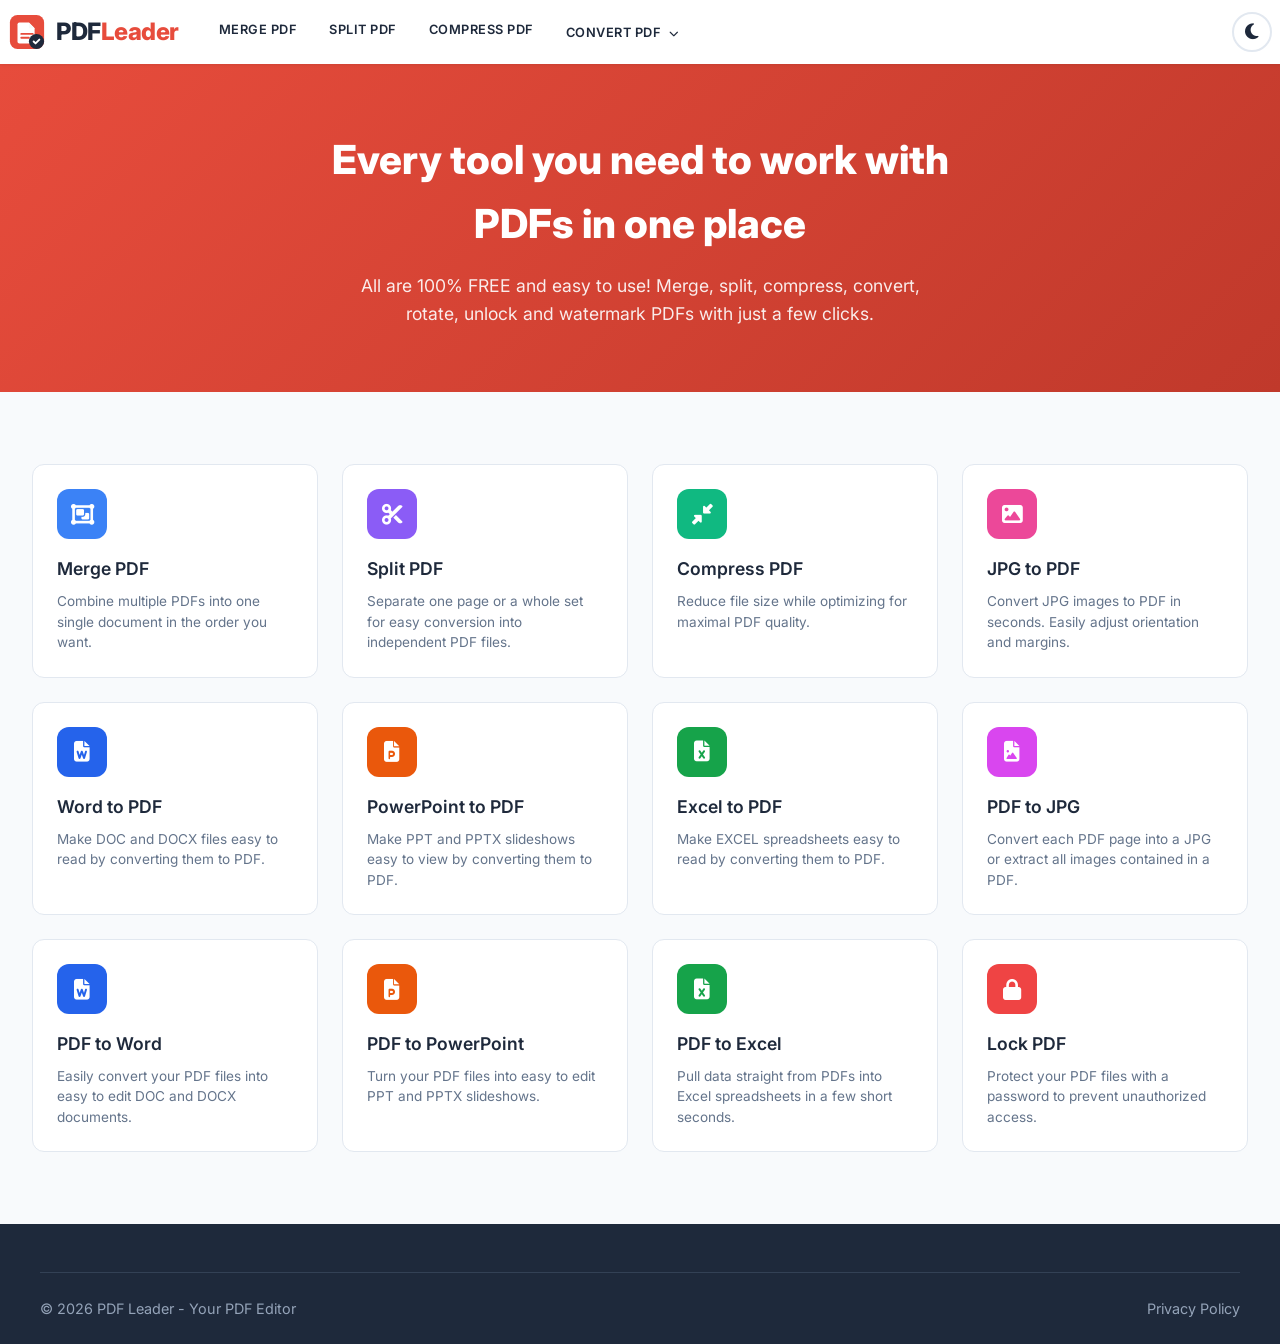
==== index.html @ c14b957b "Add files via upload" ====
<!DOCTYPE html>
<html lang="en">
<head>
    <meta charset="UTF-8">
    <meta name="viewport" content="width=device-width, initial-scale=1.0">
    <title>PDF Leader - Free Online PDF Tools | Merge, Split, Convert PDF</title>
    <meta name="description" content="PDF Leader offers free online PDF tools to merge, split, compress, convert, protect and edit PDF files. Fast, secure and easy to use.">
    <meta name="google-adsense-account" content="ca-pub-7009364142279880">
    <link rel="stylesheet" href="css/style.css">
    <link href="https://fonts.googleapis.com/css2?family=Inter:wght@300;400;500;600;700;800&display=swap" rel="stylesheet">
    <link rel="stylesheet" href="https://cdnjs.cloudflare.com/ajax/libs/font-awesome/6.5.1/css/all.min.css">
    <script async src="https://pagead2.googlesyndication.com/pagead/js/adsbygoogle.js?client=ca-pub-7009364142279880" crossorigin="anonymous"></script>
</head>
<body>
    <nav class="navbar">
        <div class="nav-container">
            <a href="index.html" class="logo">
                <div class="logo-icon">
                    <svg width="38" height="38" viewBox="0 0 40 40" fill="none" xmlns="http://www.w3.org/2000/svg">
                        <rect x="2" y="2" width="36" height="36" rx="8" fill="#e74c3c"/>
                        <path d="M12 10h10l6 6v14a2 2 0 01-2 2H12a2 2 0 01-2-2V12a2 2 0 012-2z" fill="#fff"/>
                        <path d="M22 10v6h6" fill="#f8f9fa"/>
                        <path d="M14 22h12M14 26h8" stroke="#e74c3c" stroke-width="2" stroke-linecap="round"/>
                        <circle cx="30" cy="30" r="8" fill="#1e293b"/>
                        <path d="M27 30l2 2 4-4" stroke="#fff" stroke-width="2" stroke-linecap="round" stroke-linejoin="round"/>
                    </svg>
                </div>
                <span class="logo-text">PDF<span class="logo-highlight">Leader</span></span>
            </a>
            <div class="nav-links">
                <a href="tool.html?t=merge" class="nav-link">MERGE PDF</a>
                <a href="tool.html?t=split" class="nav-link">SPLIT PDF</a>
                <a href="tool.html?t=compress" class="nav-link">COMPRESS PDF</a>
                <div class="dropdown">
                    <a href="#" class="nav-link dropdown-toggle">CONVERT PDF <i class="fas fa-chevron-down"></i></a>
                    <div class="dropdown-menu convert-dropdown">
                        <div class="dropdown-col">
                            <h4>CONVERT TO PDF</h4>
                            <ul>
                                <li><a href="tool.html?t=jpg-to-pdf"><span class="tool-icon-sm" style="background:#ec4899;"><i class="fas fa-image"></i></span> JPG to PDF</a></li>
                                <li><a href="tool.html?t=word-to-pdf"><span class="tool-icon-sm" style="background:#2563eb;"><i class="fas fa-file-word"></i></span> WORD to PDF</a></li>
                                <li><a href="tool.html?t=ppt-to-pdf"><span class="tool-icon-sm" style="background:#ea580c;"><i class="fas fa-file-powerpoint"></i></span> POWERPOINT to PDF</a></li>
                                <li><a href="tool.html?t=excel-to-pdf"><span class="tool-icon-sm" style="background:#16a34a;"><i class="fas fa-file-excel"></i></span> EXCEL to PDF</a></li>
                            </ul>
                        </div>
                        <div class="dropdown-col">
                            <h4>CONVERT FROM PDF</h4>
                            <ul>
                                <li><a href="tool.html?t=pdf-to-jpg"><span class="tool-icon-sm" style="background:#d946ef;"><i class="fas fa-file-image"></i></span> PDF to JPG</a></li>
                                <li><a href="tool.html?t=pdf-to-word"><span class="tool-icon-sm" style="background:#2563eb;"><i class="fas fa-file-word"></i></span> PDF to WORD</a></li>
                                <li><a href="tool.html?t=pdf-to-ppt"><span class="tool-icon-sm" style="background:#ea580c;"><i class="fas fa-file-powerpoint"></i></span> PDF to POWERPOINT</a></li>
                                <li><a href="tool.html?t=pdf-to-excel"><span class="tool-icon-sm" style="background:#16a34a;"><i class="fas fa-file-excel"></i></span> PDF to EXCEL</a></li>
                            </ul>
                        </div>
                    </div>
                </div>
            </div>
            <div class="nav-actions">
                <button class="theme-toggle" id="themeToggle" title="Toggle dark mode">
                    <i class="fas fa-moon"></i>
                </button>
            </div>
            <button class="mobile-menu-btn"><i class="fas fa-bars"></i></button>
        </div>
    </nav>

    <main>
        <section class="hero">
            <div class="hero-content">
                <h1>Every tool you need to work with PDFs in one place</h1>
                <p>All are 100% FREE and easy to use! Merge, split, compress, convert, rotate, unlock and watermark PDFs with just a few clicks.</p>
            </div>
        </section>

        <div class="ad-container">
            <ins class="adsbygoogle"
                 style="display:block"
                 data-ad-client="ca-pub-7009364142279880"
                 data-ad-slot="5563798346"
                 data-ad-format="auto"
                 data-full-width-responsive="true"></ins>
            <script>(adsbygoogle = window.adsbygoogle || []).push({});</script>
        </div>

        <section class="tools-section">
            <div class="tools-container">
                <div class="tools-grid" id="toolsGrid">
                    <a href="tool.html?t=merge" class="tool-card">
                        <div class="tool-icon" style="background: #3b82f6;">
                            <i class="fas fa-object-group"></i>
                        </div>
                        <h3>Merge PDF</h3>
                        <p>Combine multiple PDFs into one single document in the order you want.</p>
                    </a>
                    <a href="tool.html?t=split" class="tool-card">
                        <div class="tool-icon" style="background: #8b5cf6;">
                            <i class="fas fa-cut"></i>
                        </div>
                        <h3>Split PDF</h3>
                        <p>Separate one page or a whole set for easy conversion into independent PDF files.</p>
                    </a>
                    <a href="tool.html?t=compress" class="tool-card">
                        <div class="tool-icon" style="background: #10b981;">
                            <i class="fas fa-compress-alt"></i>
                        </div>
                        <h3>Compress PDF</h3>
                        <p>Reduce file size while optimizing for maximal PDF quality.</p>
                    </a>
                    <a href="tool.html?t=jpg-to-pdf" class="tool-card">
                        <div class="tool-icon" style="background: #ec4899;">
                            <i class="fas fa-image"></i>
                        </div>
                        <h3>JPG to PDF</h3>
                        <p>Convert JPG images to PDF in seconds. Easily adjust orientation and margins.</p>
                    </a>
                    <a href="tool.html?t=word-to-pdf" class="tool-card">
                        <div class="tool-icon" style="background: #2563eb;">
                            <i class="fas fa-file-word"></i>
                        </div>
                        <h3>Word to PDF</h3>
                        <p>Make DOC and DOCX files easy to read by converting them to PDF.</p>
                    </a>
                    <a href="tool.html?t=ppt-to-pdf" class="tool-card">
                        <div class="tool-icon" style="background: #ea580c;">
                            <i class="fas fa-file-powerpoint"></i>
                        </div>
                        <h3>PowerPoint to PDF</h3>
                        <p>Make PPT and PPTX slideshows easy to view by converting them to PDF.</p>
                    </a>
                    <a href="tool.html?t=excel-to-pdf" class="tool-card">
                        <div class="tool-icon" style="background: #16a34a;">
                            <i class="fas fa-file-excel"></i>
                        </div>
                        <h3>Excel to PDF</h3>
                        <p>Make EXCEL spreadsheets easy to read by converting them to PDF.</p>
                    </a>
                    <a href="tool.html?t=pdf-to-jpg" class="tool-card">
                        <div class="tool-icon" style="background: #d946ef;">
                            <i class="fas fa-file-image"></i>
                        </div>
                        <h3>PDF to JPG</h3>
                        <p>Convert each PDF page into a JPG or extract all images contained in a PDF.</p>
                    </a>
                    <a href="tool.html?t=pdf-to-word" class="tool-card">
                        <div class="tool-icon" style="background: #2563eb;">
                            <i class="fas fa-file-word"></i>
                        </div>
                        <h3>PDF to Word</h3>
                        <p>Easily convert your PDF files into easy to edit DOC and DOCX documents.</p>
                    </a>
                    <a href="tool.html?t=pdf-to-ppt" class="tool-card">
                        <div class="tool-icon" style="background: #ea580c;">
                            <i class="fas fa-file-powerpoint"></i>
                        </div>
                        <h3>PDF to PowerPoint</h3>
                        <p>Turn your PDF files into easy to edit PPT and PPTX slideshows.</p>
                    </a>
                    <a href="tool.html?t=pdf-to-excel" class="tool-card">
                        <div class="tool-icon" style="background: #16a34a;">
                            <i class="fas fa-file-excel"></i>
                        </div>
                        <h3>PDF to Excel</h3>
                        <p>Pull data straight from PDFs into Excel spreadsheets in a few short seconds.</p>
                    </a>
                    <a href="tool.html?t=protect" class="tool-card">
                        <div class="tool-icon" style="background: #ef4444;">
                            <i class="fas fa-lock"></i>
                        </div>
                        <h3>Lock PDF</h3>
                        <p>Protect your PDF files with a password to prevent unauthorized access.</p>
                    </a>
                </div>
            </div>
        </section>

        <div class="ad-container">
            <ins class="adsbygoogle"
                 style="display:block"
                 data-ad-client="ca-pub-7009364142279880"
                 data-ad-slot="2400393045"
                 data-ad-format="auto"
                 data-full-width-responsive="true"></ins>
            <script>(adsbygoogle = window.adsbygoogle || []).push({});</script>
        </div>
    </main>

    <footer>
        <div class="footer-bottom">
            <p>&copy; 2026 PDF Leader - Your PDF Editor</p>
            <div class="footer-links">
                <a href="privacy.html">Privacy Policy</a>
            </div>
        </div>
    </footer>

    <script src="js/app.js"></script>
</body>
</html>
---- css/style.css ----
* {
    margin: 0;
    padding: 0;
    box-sizing: border-box;
}

:root {
    --primary: #e74c3c;
    --primary-dark: #c0392b;
    --secondary: #3498db;
    --bg: #f8fafc;
    --card-bg: #ffffff;
    --text: #1e293b;
    --text-light: #64748b;
    --border: #e2e8f0;
    --shadow: 0 4px 6px -1px rgba(0, 0, 0, 0.1);
    --shadow-lg: 0 10px 25px -3px rgba(0, 0, 0, 0.1);
    --radius: 12px;
}

body {
    font-family: 'Inter', sans-serif;
    background: var(--bg);
    color: var(--text);
    line-height: 1.6;
}

/* Navbar */
.navbar {
    background: white;
    box-shadow: 0 1px 3px rgba(0, 0, 0, 0.08);
    position: sticky;
    top: 0;
    z-index: 1000;
}

.nav-container {
    max-width: 1400px;
    margin: 0 auto;
    padding: 0 0.5rem;
    display: flex;
    align-items: center;
    height: 64px;
}

.logo {
    display: flex;
    align-items: center;
    gap: 10px;
    text-decoration: none;
    margin-right: 1.5rem;
    flex-shrink: 0;
}

.logo-icon {
    display: flex;
    align-items: center;
    justify-content: center;
}

.logo-text {
    font-size: 1.5rem;
    font-weight: 800;
    color: var(--text);
    letter-spacing: -0.5px;
}

.logo-highlight {
    color: var(--primary);
}

.nav-links {
    display: flex;
    align-items: center;
    gap: 0;
    flex: 1;
}

.nav-link {
    text-decoration: none;
    color: var(--text);
    font-weight: 600;
    font-size: 0.8rem;
    letter-spacing: 0.5px;
    padding: 20px 16px;
    transition: color 0.2s;
    white-space: nowrap;
    border-bottom: 3px solid transparent;
}

.nav-link:hover {
    color: var(--primary);
}

.dropdown {
    position: relative;
}

.dropdown-toggle i {
    font-size: 0.6rem;
    margin-left: 4px;
    transition: transform 0.2s;
}

.dropdown:hover .dropdown-toggle i {
    transform: rotate(180deg);
}

.dropdown-menu {
    display: none;
    position: absolute;
    top: 100%;
    left: 0;
    background: white;
    border-radius: 0 0 12px 12px;
    box-shadow: 0 10px 40px rgba(0, 0, 0, 0.12);
    padding: 1.5rem 2rem;
    z-index: 1001;
    border: 1px solid var(--border);
    border-top: none;
}

.dropdown:hover .dropdown-menu {
    display: block;
}

/* Convert PDF Dropdown */
.convert-dropdown {
    min-width: 420px;
    display: none;
    grid-template-columns: 1fr 1fr;
}

.dropdown:hover .convert-dropdown {
    display: grid;
}

.dropdown-col h4 {
    font-size: 0.7rem;
    color: var(--text-light);
    text-transform: uppercase;
    margin-bottom: 0.75rem;
    letter-spacing: 0.8px;
    font-weight: 600;
}

.dropdown-col ul {
    list-style: none;
    padding: 0;
    margin: 0;
}

.dropdown-col ul li {
    margin-bottom: 0;
}

.dropdown-col ul li a {
    display: flex;
    align-items: center;
    gap: 8px;
    padding: 6px 8px;
    font-size: 0.8rem;
    font-weight: 500;
    color: var(--text);
    text-decoration: none;
    border-radius: 6px;
    transition: all 0.2s;
    white-space: nowrap;
}

.dropdown-col ul li a:hover {
    background: #f1f5f9;
    color: var(--primary);
}

.tool-icon-sm {
    width: 24px;
    height: 24px;
    border-radius: 6px;
    display: inline-flex;
    align-items: center;
    justify-content: center;
    color: white;
    font-size: 0.65rem;
    flex-shrink: 0;
}

.nav-actions {
    display: flex;
    align-items: center;
    gap: 0.5rem;
    margin-left: auto;
    padding-left: 1rem;
}

.nav-icon-btn {
    width: 36px;
    height: 36px;
    border-radius: 50%;
    display: flex;
    align-items: center;
    justify-content: center;
    color: var(--text-light);
    text-decoration: none;
    transition: all 0.2s;
    font-size: 1.2rem;
}

.nav-icon-btn:hover {
    background: #f1f5f9;
    color: var(--text);
}

.mobile-menu-btn {
    display: none;
    background: none;
    border: none;
    font-size: 1.5rem;
    cursor: pointer;
    color: var(--text);
    margin-left: auto;
}

.btn {
    padding: 0.6rem 1.5rem;
    border-radius: 8px;
    font-weight: 600;
    cursor: pointer;
    transition: all 0.3s;
    border: none;
    font-size: 0.9rem;
}

.btn-primary {
    background: var(--primary);
    color: white;
}

.btn-primary:hover {
    background: var(--primary-dark);
}

.btn-outline {
    background: transparent;
    border: 2px solid var(--border);
    color: var(--text);
}

.btn-outline:hover {
    border-color: var(--primary);
    color: var(--primary);
}

/* Hero */
.hero {
    background: linear-gradient(135deg, #e74c3c 0%, #c0392b 100%);
    color: white;
    text-align: center;
    padding: 4rem 2rem;
}

.hero-content h1 {
    font-size: 2.5rem;
    font-weight: 800;
    margin-bottom: 1rem;
    max-width: 700px;
    margin-left: auto;
    margin-right: auto;
}

.hero-content p {
    font-size: 1.1rem;
    opacity: 0.9;
    max-width: 600px;
    margin: 0 auto;
}

/* Tools Section */
.tools-section {
    padding: 3rem 2rem;
    max-width: 1400px;
    margin: 0 auto;
}

.tools-grid {
    display: grid;
    grid-template-columns: repeat(auto-fill, minmax(250px, 1fr));
    gap: 1.5rem;
}

.tool-card {
    background: var(--card-bg);
    border-radius: var(--radius);
    padding: 1.5rem;
    text-decoration: none;
    color: var(--text);
    transition: all 0.3s;
    border: 1px solid var(--border);
}

.tool-card:hover {
    transform: translateY(-5px);
    box-shadow: var(--shadow-lg);
    border-color: transparent;
}

.tool-icon {
    width: 50px;
    height: 50px;
    border-radius: 12px;
    display: flex;
    align-items: center;
    justify-content: center;
    color: white;
    font-size: 1.3rem;
    margin-bottom: 1rem;
}

.tool-card h3 {
    font-size: 1.1rem;
    margin-bottom: 0.5rem;
    font-weight: 600;
}

.tool-card p {
    font-size: 0.85rem;
    color: var(--text-light);
    line-height: 1.5;
}

/* Footer */
footer {
    background: #1e293b;
    color: white;
    padding: 3rem 2rem 1.5rem;
}

.footer-bottom {
    border-top: 1px solid #334155;
    padding-top: 1.5rem;
    display: flex;
    justify-content: space-between;
    align-items: center;
    max-width: 1200px;
    margin: 0 auto;
}

.footer-bottom p {
    color: #94a3b8;
    font-size: 0.9rem;
}

.social-links {
    display: flex;
    gap: 1rem;
}

.social-links a {
    color: #94a3b8;
    font-size: 1.2rem;
    transition: color 0.3s;
}

.social-links a:hover {
    color: white;
}

.footer-links {
    display: flex;
    gap: 1.5rem;
}

.footer-links a {
    color: #94a3b8;
    text-decoration: none;
    font-size: 0.9rem;
    transition: color 0.3s;
}

.footer-links a:hover {
    color: white;
}

.ad-container {
    margin: 1.5rem auto;
    text-align: center;
    max-width: 1200px;
}

/* Responsive */
@media (max-width: 768px) {
    .nav-links {
        display: none;
    }

    .nav-actions {
        display: none;
    }

    .mobile-menu-btn {
        display: block;
    }

    .dropdown-menu {
        display: none !important;
    }

    .hero-content h1 {
        font-size: 1.8rem;
    }

    .tools-grid {
        grid-template-columns: repeat(auto-fill, minmax(200px, 1fr));
        gap: 1rem;
    }

    .footer-bottom {
        flex-direction: column;
        gap: 1rem;
        text-align: center;
    }
}

/* Mobile nav open */
.nav-links.mobile-open {
    display: flex;
    flex-direction: column;
    position: absolute;
    top: 64px;
    left: 0;
    right: 0;
    background: white;
    padding: 1rem 2rem;
    box-shadow: 0 4px 6px -1px rgba(0, 0, 0, 0.1);
    z-index: 999;
}

.nav-actions.mobile-open {
    display: flex;
    position: absolute;
    top: 200px;
    left: 0;
    right: 0;
    background: white;
    padding: 1rem 2rem;
    box-shadow: 0 4px 6px -1px rgba(0, 0, 0, 0.1);
    z-index: 999;
}

.theme-toggle {
    background: none;
    border: 2px solid var(--border);
    color: var(--text);
    width: 40px;
    height: 40px;
    border-radius: 50%;
    cursor: pointer;
    display: flex;
    align-items: center;
    justify-content: center;
    font-size: 18px;
    transition: all 0.3s;
}
.theme-toggle:hover {
    background: var(--primary);
    color: white;
    border-color: var(--primary);
}

body.dark {
    --bg: #0f172a;
    --card-bg: #1e293b;
    --text: #e2e8f0;
    --text-light: #94a3b8;
    --border: #334155;
    --shadow: 0 4px 6px -1px rgba(0, 0, 0, 0.4);
    --shadow-lg: 0 10px 25px -3px rgba(0, 0, 0, 0.5);
}
body.dark .navbar {
    background: #1e293b;
    border-bottom-color: #334155;
}
body.dark .nav-link {
    color: #e2e8f0;
}
body.dark .tool-header {
    background: linear-gradient(135deg, #1e293b 0%, #0f172a 100%);
}
body.dark .upload-area {
    background: #1e293b;
    border-color: #334155;
}
body.dark .file-item {
    background: #0f172a;
    border-color: #334155;
}
body.dark .options-panel {
    background: #1e293b;
    border-color: #334155;
}
body.dark .tool-card {
    background: #1e293b;
    border-color: #334155;
}
body.dark footer {
    background: #0f172a;
    border-top-color: #334155;
}
body.dark input, body.dark select {
    background: #0f172a;
    border-color: #334155;
    color: #e2e8f0;
}
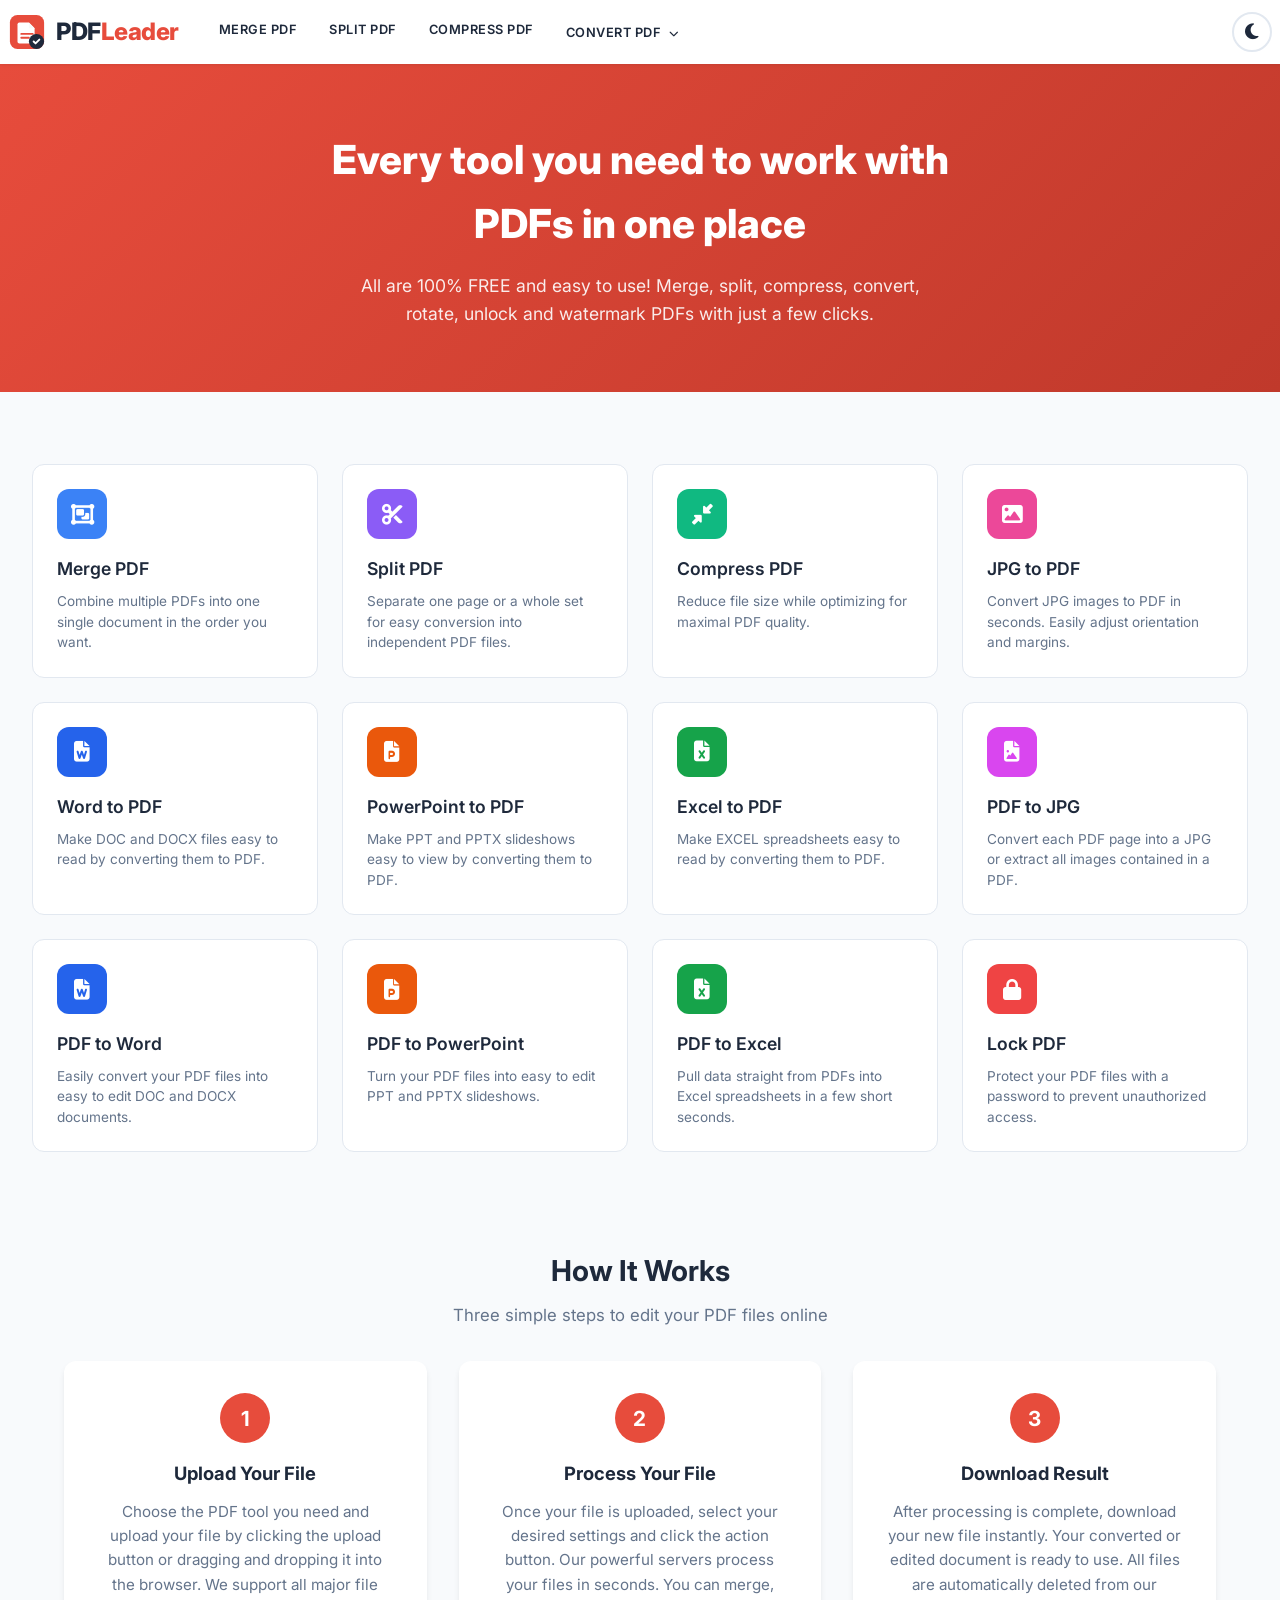
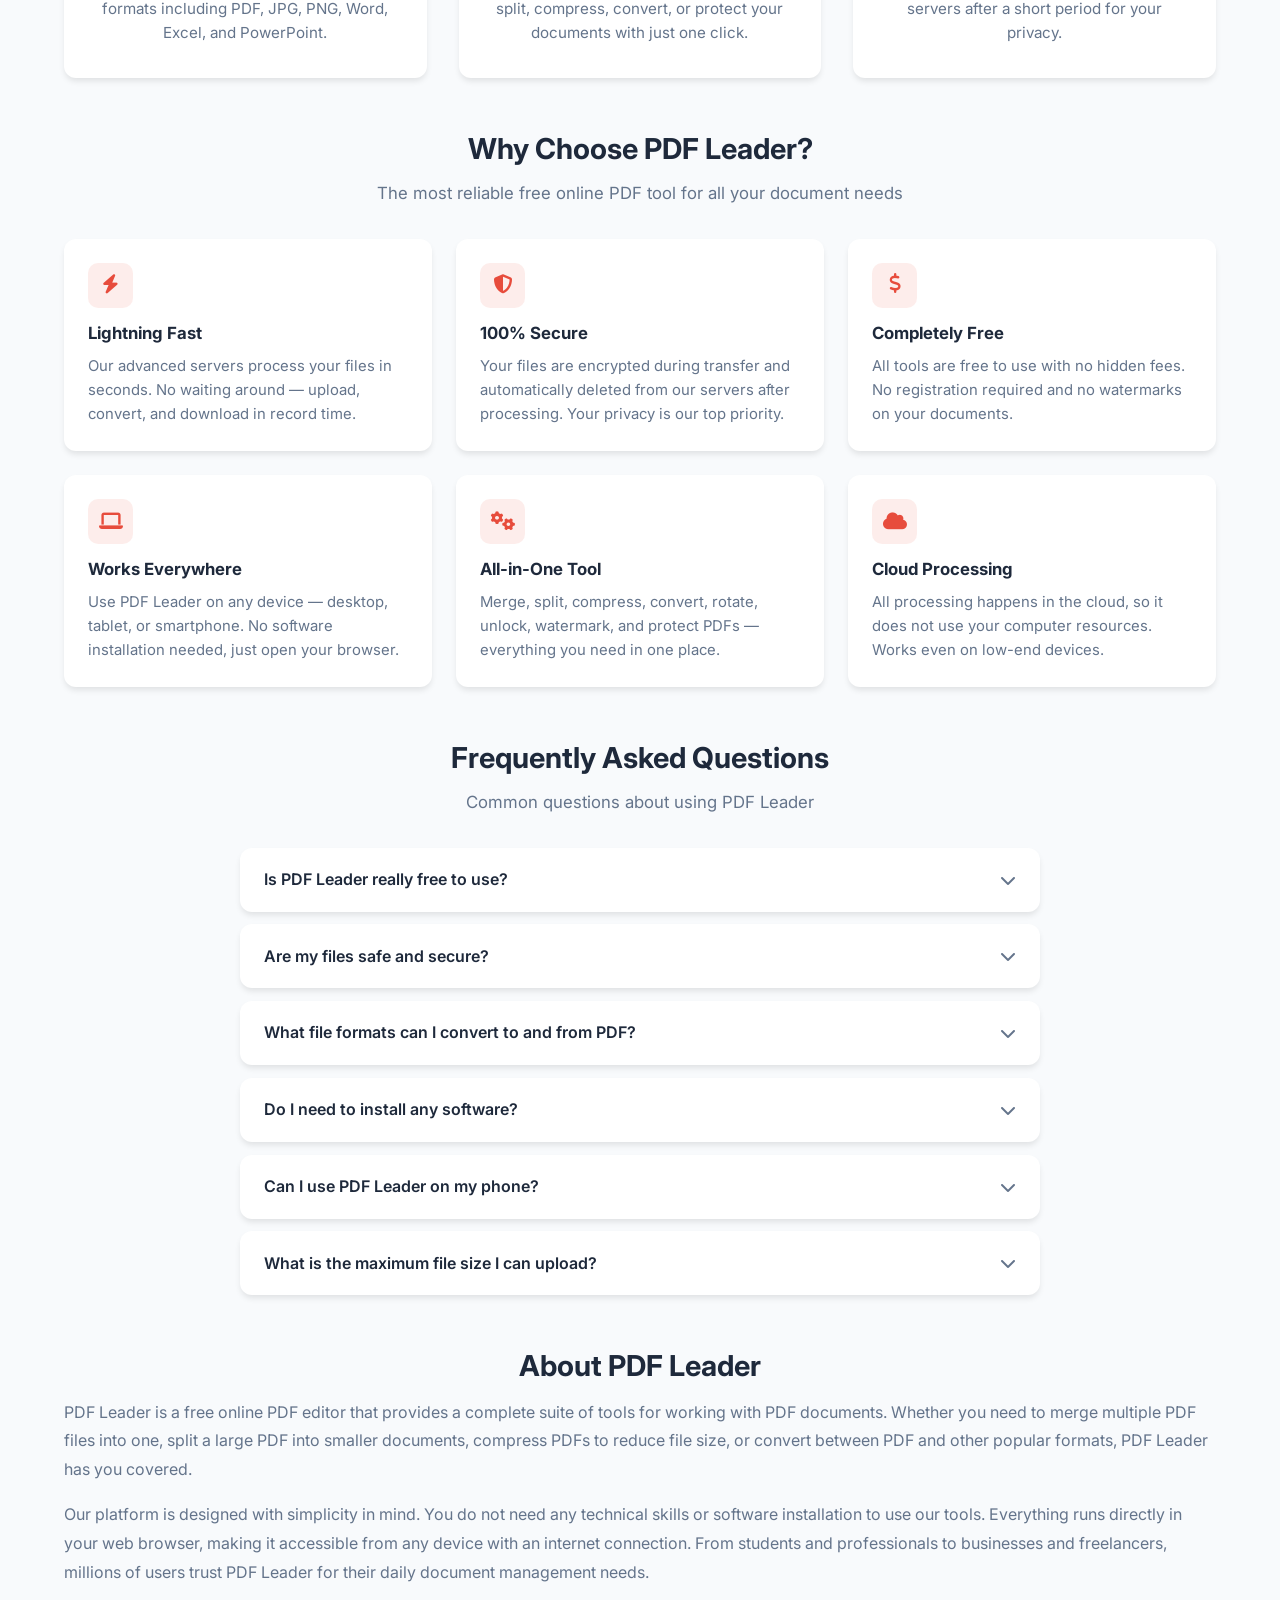
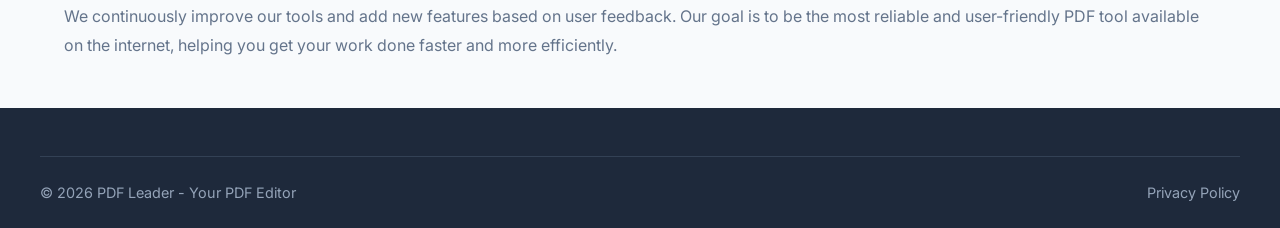
==== commit 196e28e2: "feat: add content sections - How It Works, Why Choose Us, FAQ, About, Tool Info" ====
--- a/index.html
+++ b/index.html
@@ -182,6 +182,145 @@
                  data-full-width-responsive="true"></ins>
             <script>(adsbygoogle = window.adsbygoogle || []).push({});</script>
         </div>
+
+        <section class="how-it-works">
+            <h2>How It Works</h2>
+            <p class="section-subtitle">Three simple steps to edit your PDF files online</p>
+            <div class="steps-grid">
+                <div class="step-card">
+                    <div class="step-number">1</div>
+                    <h3>Upload Your File</h3>
+                    <p>Choose the PDF tool you need and upload your file by clicking the upload button or dragging and dropping it into the browser. We support all major file formats including PDF, JPG, PNG, Word, Excel, and PowerPoint.</p>
+                </div>
+                <div class="step-card">
+                    <div class="step-number">2</div>
+                    <h3>Process Your File</h3>
+                    <p>Once your file is uploaded, select your desired settings and click the action button. Our powerful servers process your files in seconds. You can merge, split, compress, convert, or protect your documents with just one click.</p>
+                </div>
+                <div class="step-card">
+                    <div class="step-number">3</div>
+                    <h3>Download Result</h3>
+                    <p>After processing is complete, download your new file instantly. Your converted or edited document is ready to use. All files are automatically deleted from our servers after a short period for your privacy.</p>
+                </div>
+            </div>
+        </section>
+
+        <section class="why-choose-us">
+            <h2>Why Choose PDF Leader?</h2>
+            <p class="section-subtitle">The most reliable free online PDF tool for all your document needs</p>
+            <div class="features-grid">
+                <div class="feature-item">
+                    <div class="feature-icon"><i class="fas fa-bolt"></i></div>
+                    <h3>Lightning Fast</h3>
+                    <p>Our advanced servers process your files in seconds. No waiting around — upload, convert, and download in record time.</p>
+                </div>
+                <div class="feature-item">
+                    <div class="feature-icon"><i class="fas fa-shield-alt"></i></div>
+                    <h3>100% Secure</h3>
+                    <p>Your files are encrypted during transfer and automatically deleted from our servers after processing. Your privacy is our top priority.</p>
+                </div>
+                <div class="feature-item">
+                    <div class="feature-icon"><i class="fas fa-dollar-sign"></i></div>
+                    <h3>Completely Free</h3>
+                    <p>All tools are free to use with no hidden fees. No registration required and no watermarks on your documents.</p>
+                </div>
+                <div class="feature-item">
+                    <div class="feature-icon"><i class="fas fa-laptop"></i></div>
+                    <h3>Works Everywhere</h3>
+                    <p>Use PDF Leader on any device — desktop, tablet, or smartphone. No software installation needed, just open your browser.</p>
+                </div>
+                <div class="feature-item">
+                    <div class="feature-icon"><i class="fas fa-cogs"></i></div>
+                    <h3>All-in-One Tool</h3>
+                    <p>Merge, split, compress, convert, rotate, unlock, watermark, and protect PDFs — everything you need in one place.</p>
+                </div>
+                <div class="feature-item">
+                    <div class="feature-icon"><i class="fas fa-cloud"></i></div>
+                    <h3>Cloud Processing</h3>
+                    <p>All processing happens in the cloud, so it does not use your computer resources. Works even on low-end devices.</p>
+                </div>
+            </div>
+        </section>
+
+        <div class="ad-container">
+            <ins class="adsbygoogle"
+                 style="display:block"
+                 data-ad-client="ca-pub-7009364142279880"
+                 data-ad-slot="2640151912"
+                 data-ad-format="auto"
+                 data-full-width-responsive="true"></ins>
+            <script>(adsbygoogle = window.adsbygoogle || []).push({});</script>
+        </div>
+
+        <section class="faq-section">
+            <h2>Frequently Asked Questions</h2>
+            <p class="section-subtitle">Common questions about using PDF Leader</p>
+            <div class="faq-list">
+                <div class="faq-item">
+                    <div class="faq-question" onclick="this.parentElement.classList.toggle('active')">
+                        <h3>Is PDF Leader really free to use?</h3>
+                        <i class="fas fa-chevron-down"></i>
+                    </div>
+                    <div class="faq-answer">
+                        <p>Yes, PDF Leader is completely free to use. There are no hidden charges, no registration required, and no watermarks added to your documents. You can use all our PDF tools as many times as you want without any restrictions.</p>
+                    </div>
+                </div>
+                <div class="faq-item">
+                    <div class="faq-question" onclick="this.parentElement.classList.toggle('active')">
+                        <h3>Are my files safe and secure?</h3>
+                        <i class="fas fa-chevron-down"></i>
+                    </div>
+                    <div class="faq-answer">
+                        <p>Absolutely. We take your privacy very seriously. All files are encrypted during transfer using SSL technology. After processing, your files are automatically deleted from our servers within a few hours. We never access, share, or store your documents beyond what is needed for the conversion.</p>
+                    </div>
+                </div>
+                <div class="faq-item">
+                    <div class="faq-question" onclick="this.parentElement.classList.toggle('active')">
+                        <h3>What file formats can I convert to and from PDF?</h3>
+                        <i class="fas fa-chevron-down"></i>
+                    </div>
+                    <div class="faq-answer">
+                        <p>PDF Leader supports a wide range of file formats. You can convert JPG, PNG, BMP, and other images to PDF. You can also convert Word documents (DOC/DOCX), PowerPoint presentations (PPT/PPTX), and Excel spreadsheets (XLS/XLSX) to PDF and vice versa.</p>
+                    </div>
+                </div>
+                <div class="faq-item">
+                    <div class="faq-question" onclick="this.parentElement.classList.toggle('active')">
+                        <h3>Do I need to install any software?</h3>
+                        <i class="fas fa-chevron-down"></i>
+                    </div>
+                    <div class="faq-answer">
+                        <p>No, PDF Leader is a completely online tool. You do not need to install any software or browser extensions. Simply visit our website, choose the tool you need, and start working with your PDF files directly in your web browser.</p>
+                    </div>
+                </div>
+                <div class="faq-item">
+                    <div class="faq-question" onclick="this.parentElement.classList.toggle('active')">
+                        <h3>Can I use PDF Leader on my phone?</h3>
+                        <i class="fas fa-chevron-down"></i>
+                    </div>
+                    <div class="faq-answer">
+                        <p>Yes, PDF Leader works perfectly on all devices including smartphones, tablets, and computers. Our website is fully responsive and optimized for mobile browsers. You can edit your PDF files on the go without any limitations.</p>
+                    </div>
+                </div>
+                <div class="faq-item">
+                    <div class="faq-question" onclick="this.parentElement.classList.toggle('active')">
+                        <h3>What is the maximum file size I can upload?</h3>
+                        <i class="fas fa-chevron-down"></i>
+                    </div>
+                    <div class="faq-answer">
+                        <p>PDF Leader supports files up to 100MB in size. This covers the vast majority of PDF documents you will encounter. For larger files, we recommend compressing the PDF first to reduce its size before uploading.</p>
+                    </div>
+                </div>
+            </div>
+        </section>
+
+        <section class="about-section">
+            <h2>About PDF Leader</h2>
+            <div class="about-content">
+                <p>PDF Leader is a free online PDF editor that provides a complete suite of tools for working with PDF documents. Whether you need to merge multiple PDF files into one, split a large PDF into smaller documents, compress PDFs to reduce file size, or convert between PDF and other popular formats, PDF Leader has you covered.</p>
+                <p>Our platform is designed with simplicity in mind. You do not need any technical skills or software installation to use our tools. Everything runs directly in your web browser, making it accessible from any device with an internet connection. From students and professionals to businesses and freelancers, millions of users trust PDF Leader for their daily document management needs.</p>
+                <p>We continuously improve our tools and add new features based on user feedback. Our goal is to be the most reliable and user-friendly PDF tool available on the internet, helping you get your work done faster and more efficiently.</p>
+            </div>
+        </section>
     </main>
 
     <footer>
--- a/css/style.css
+++ b/css/style.css
@@ -498,6 +498,147 @@
     background: #1e293b;
     border-color: #334155;
 }
+/* How It Works */
+.how-it-works, .why-choose-us, .faq-section, .about-section {
+    max-width: 1200px;
+    margin: 3rem auto;
+    padding: 0 1.5rem;
+}
+.how-it-works h2, .why-choose-us h2, .faq-section h2, .about-section h2 {
+    text-align: center;
+    font-size: 1.8rem;
+    margin-bottom: 0.5rem;
+}
+.section-subtitle {
+    text-align: center;
+    color: var(--text-light);
+    margin-bottom: 2rem;
+    font-size: 1.05rem;
+}
+.steps-grid {
+    display: grid;
+    grid-template-columns: repeat(auto-fit, minmax(280px, 1fr));
+    gap: 2rem;
+}
+.step-card {
+    background: var(--card-bg);
+    border-radius: var(--radius);
+    padding: 2rem;
+    text-align: center;
+    box-shadow: var(--shadow);
+}
+.step-number {
+    width: 50px;
+    height: 50px;
+    border-radius: 50%;
+    background: var(--primary);
+    color: white;
+    font-size: 1.3rem;
+    font-weight: 700;
+    display: flex;
+    align-items: center;
+    justify-content: center;
+    margin: 0 auto 1rem;
+}
+.step-card h3 {
+    margin-bottom: 0.7rem;
+    font-size: 1.15rem;
+}
+.step-card p {
+    color: var(--text-light);
+    font-size: 0.95rem;
+    line-height: 1.6;
+}
+.features-grid {
+    display: grid;
+    grid-template-columns: repeat(auto-fit, minmax(300px, 1fr));
+    gap: 1.5rem;
+}
+.feature-item {
+    background: var(--card-bg);
+    border-radius: var(--radius);
+    padding: 1.5rem;
+    box-shadow: var(--shadow);
+}
+.feature-icon {
+    width: 45px;
+    height: 45px;
+    border-radius: 10px;
+    background: rgba(231,76,60,0.1);
+    color: var(--primary);
+    display: flex;
+    align-items: center;
+    justify-content: center;
+    font-size: 1.2rem;
+    margin-bottom: 0.8rem;
+}
+.feature-item h3 {
+    margin-bottom: 0.5rem;
+    font-size: 1.05rem;
+}
+.feature-item p {
+    color: var(--text-light);
+    font-size: 0.93rem;
+    line-height: 1.6;
+}
+.faq-list {
+    max-width: 800px;
+    margin: 0 auto;
+}
+.faq-item {
+    background: var(--card-bg);
+    border-radius: var(--radius);
+    margin-bottom: 0.8rem;
+    box-shadow: var(--shadow);
+    overflow: hidden;
+}
+.faq-question {
+    padding: 1.2rem 1.5rem;
+    cursor: pointer;
+    display: flex;
+    justify-content: space-between;
+    align-items: center;
+}
+.faq-question h3 {
+    font-size: 1rem;
+    font-weight: 600;
+}
+.faq-question i {
+    transition: transform 0.3s;
+    color: var(--text-light);
+}
+.faq-item.active .faq-question i {
+    transform: rotate(180deg);
+}
+.faq-answer {
+    max-height: 0;
+    overflow: hidden;
+    transition: max-height 0.3s ease;
+}
+.faq-item.active .faq-answer {
+    max-height: 300px;
+}
+.faq-answer p {
+    padding: 0 1.5rem 1.2rem;
+    color: var(--text-light);
+    font-size: 0.95rem;
+    line-height: 1.7;
+}
+.about-content p {
+    color: var(--text-light);
+    font-size: 1rem;
+    line-height: 1.8;
+    margin-bottom: 1rem;
+}
+
+body.dark .how-it-works, body.dark .why-choose-us, body.dark .faq-section, body.dark .about-section {
+    color: #e2e8f0;
+}
+body.dark .step-card, body.dark .feature-item, body.dark .faq-item, body.dark .about-section {
+    background: #1e293b;
+    border-color: #334155;
+}
+
 body.dark .tool-card {
     background: #1e293b;
     border-color: #334155;
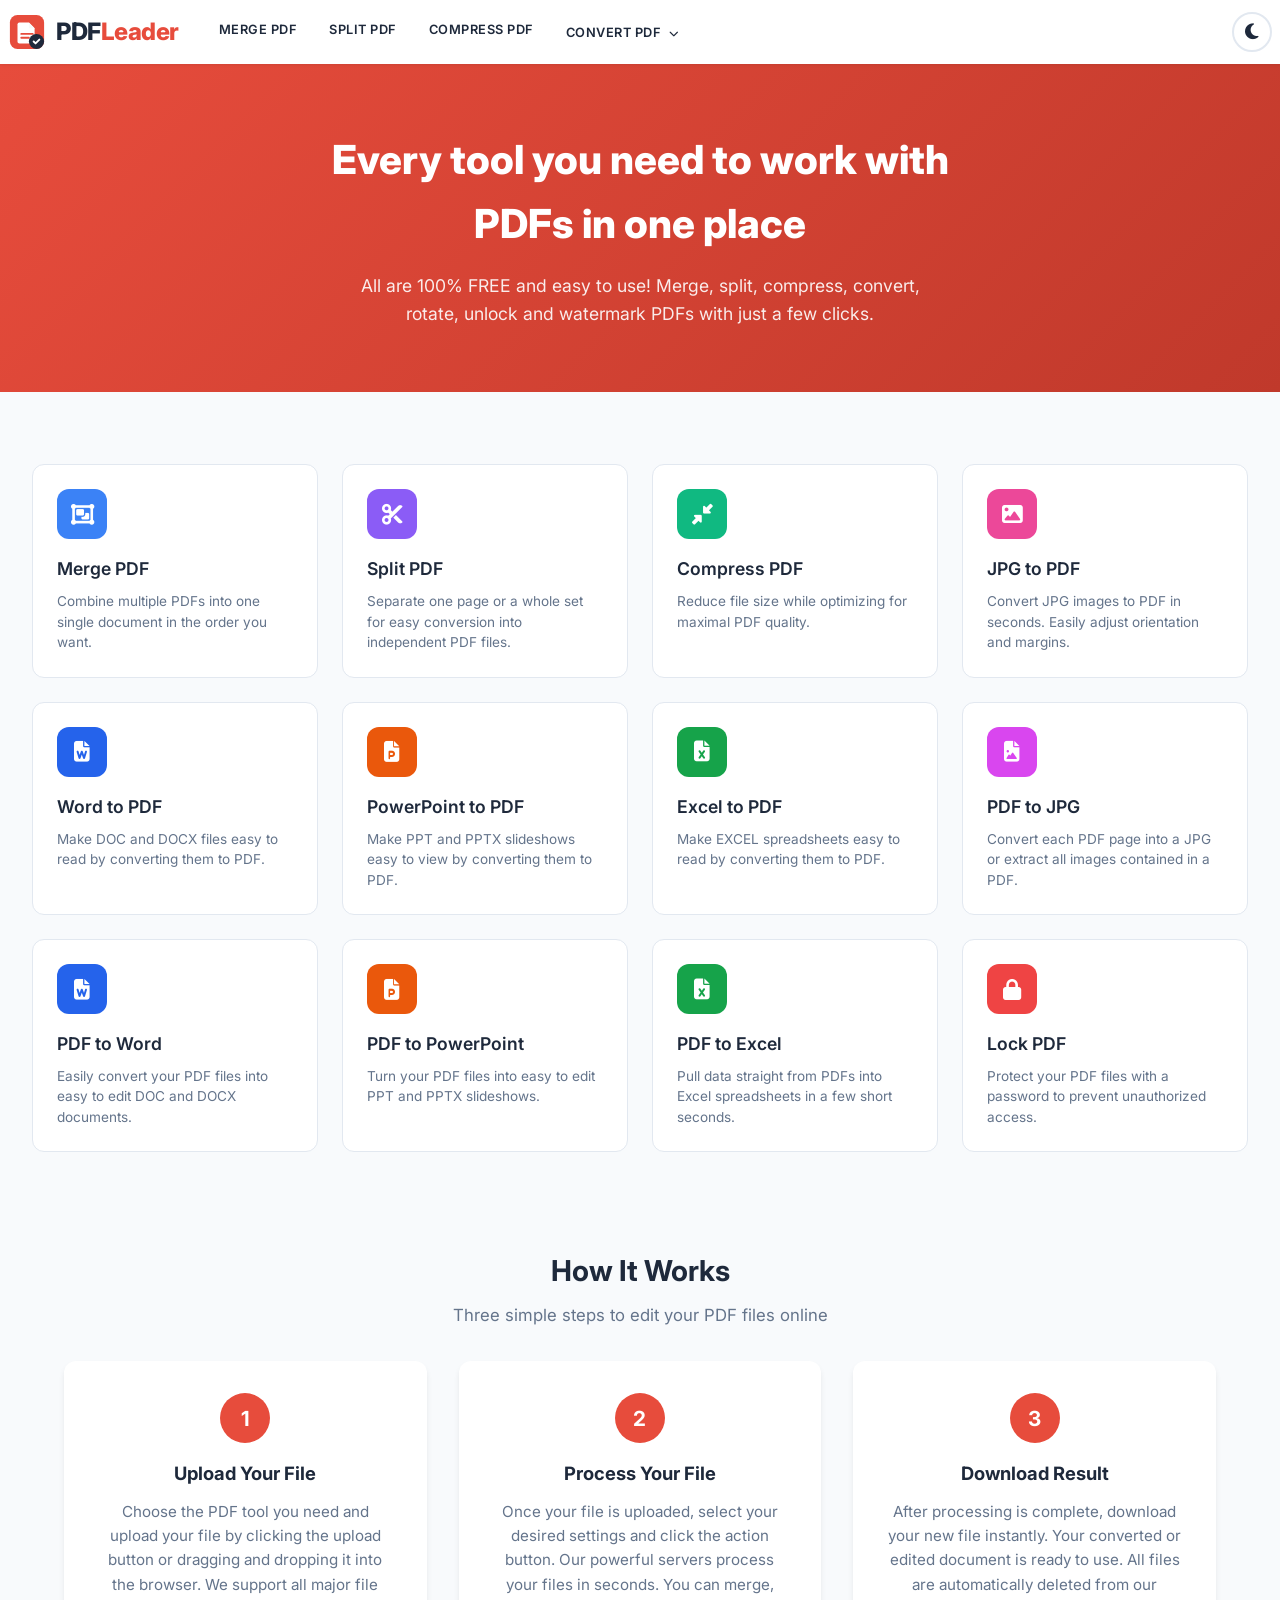
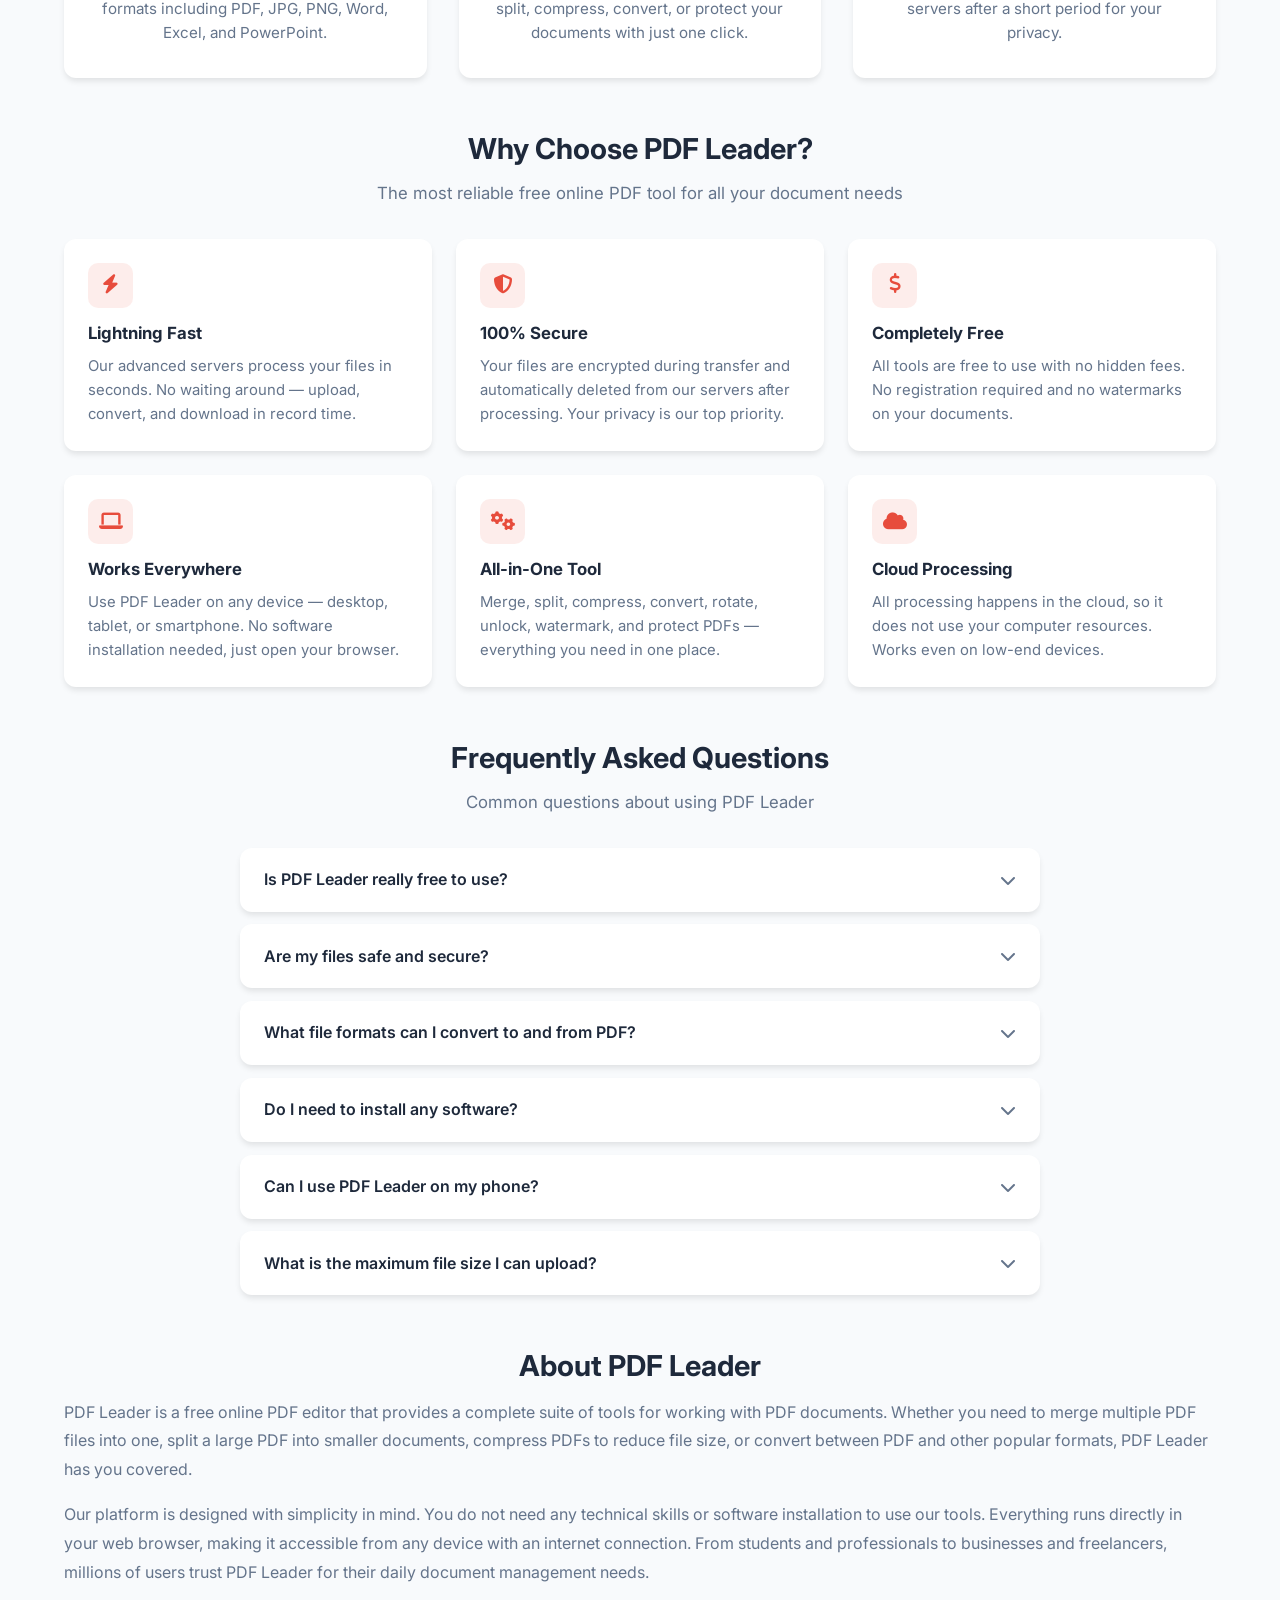
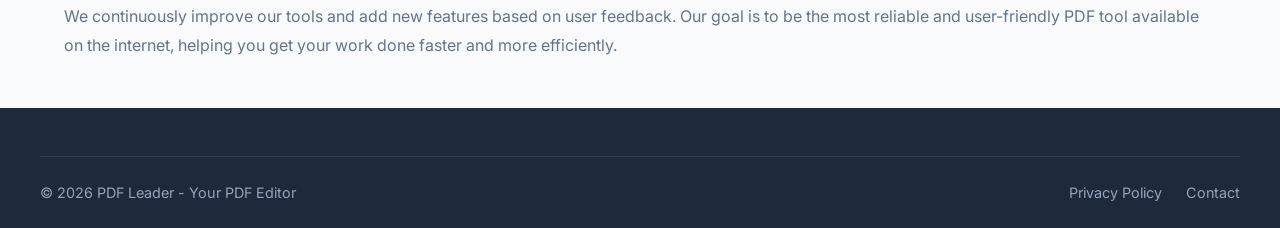
==== commit 95808ced: "feat: add contact email to footer" ====
--- a/index.html
+++ b/index.html
@@ -1,6 +1,7 @@
 <!DOCTYPE html>
 <html lang="en">
 <head>
+    <link rel="icon" href="data:image/svg+xml,<svg xmlns='http://www.w3.org/2000/svg' viewBox='0 0 40 40'><rect x='2' y='2' width='36' height='36' rx='8' fill='%23e74c3c'/><path d='M12 10h10l6 6v14a2 2 0 01-2 2H12a2 2 0 01-2-2V12a2 2 0 012-2z' fill='%23fff'/></svg>">
     <meta charset="UTF-8">
     <meta name="viewport" content="width=device-width, initial-scale=1.0">
     <title>PDF Leader - Free Online PDF Tools | Merge, Split, Convert PDF</title>
@@ -328,6 +329,7 @@
             <p>&copy; 2026 PDF Leader - Your PDF Editor</p>
             <div class="footer-links">
                 <a href="privacy.html">Privacy Policy</a>
+                <a href="mailto:SujithCode23@gmail.com">Contact</a>
             </div>
         </div>
     </footer>
